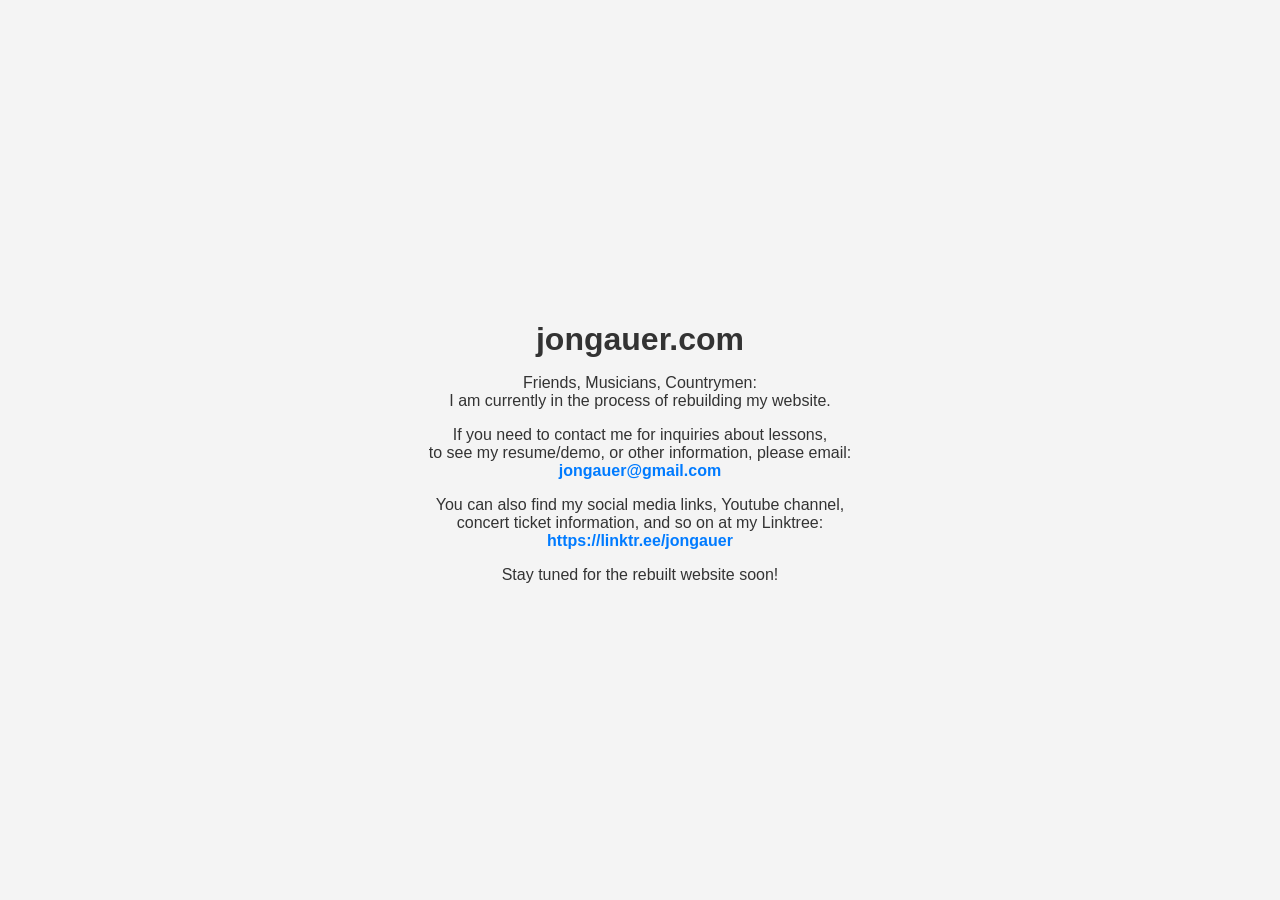
==== index.html @ 5875bb4c "Rename placeholder.html to index.html" ====
<!DOCTYPE html>
<html lang="en">
<head>
    <meta charset="UTF-8">
    <meta name="viewport" content="width=device-width, initial-scale=1.0">
    <title>Jon Gauer | Musician & Teacher</title>
    <style>
        body {
            font-family: 'Helvetica', sans-serif;
            display: flex;
            justify-content: center;
            align-items: center;
            height: 100vh;
            margin: 0;
            background-color: #f4f4f4;
            color: #333;
            text-align: center;
        }
        .container { padding: 20px; }
        h1 { margin-bottom: 10px; }
        a { color: #007bff; text-decoration: none; font-weight: bold; }
        a:hover { text-decoration: underline; }
    </style>
</head>
<body>
    <div class="container">
        <h1>jongauer.com</h1>
        <p>Friends, Musicians, Countrymen:<br> I am currently in the process of rebuilding my website.</p>
        <p>If you need to contact me for inquiries about lessons, <br> to see my resume/demo, or other information, please email:<br>
        <a href="mailto:jongauer@gmail.com">jongauer@gmail.com</a></p>
        <p>You can also find my social media links, Youtube channel,<br> concert ticket information, and so on at my Linktree:<br>
        <a href="https://linktr.ee/jongauer">https://linktr.ee/jongauer</a></p>
        <p>Stay tuned for the rebuilt website soon!</p>
    </div>
</body>
</html>
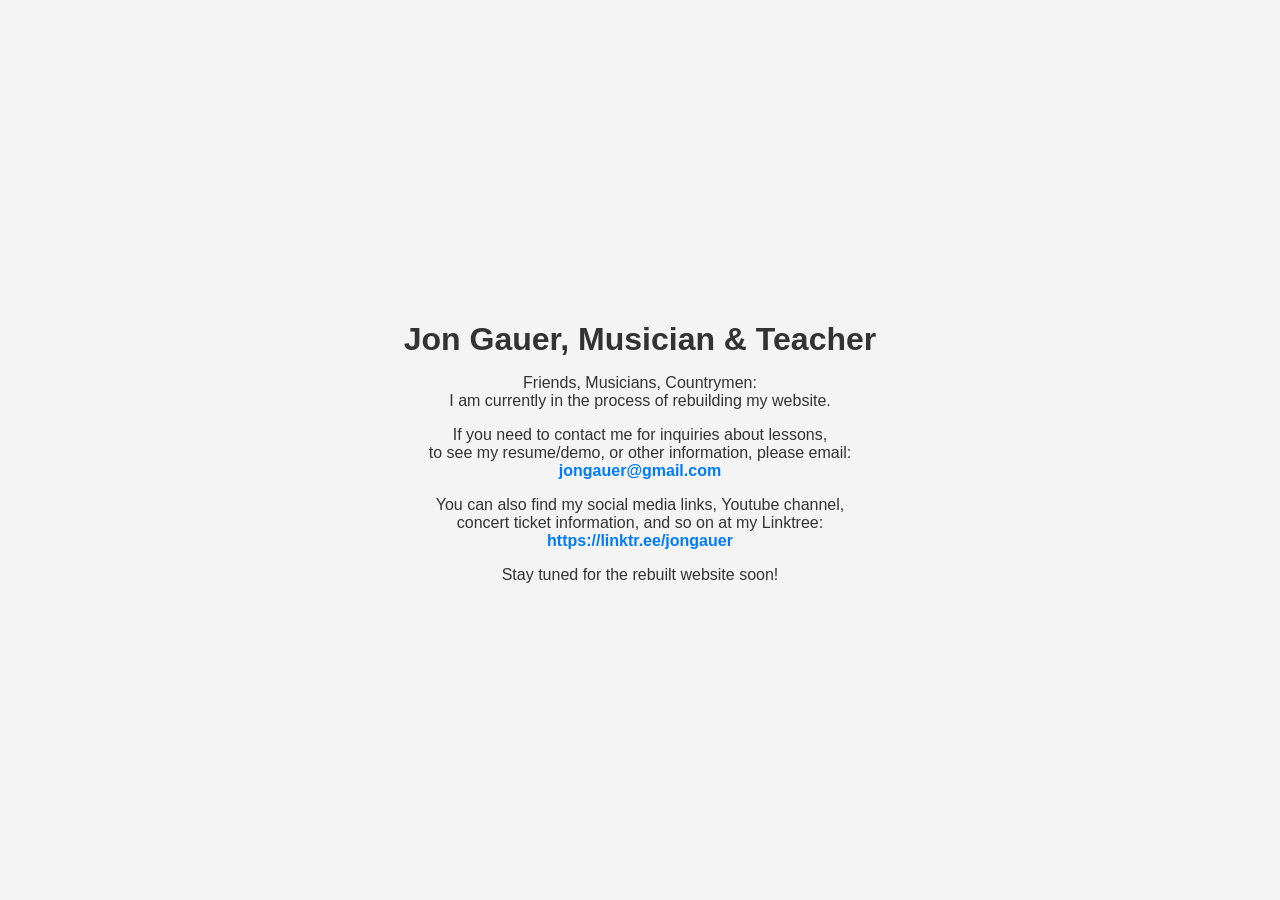
==== commit 6775e7e2: "Update index.html" ====
--- a/index.html
+++ b/index.html
@@ -24,7 +24,7 @@
 </head>
 <body>
     <div class="container">
-        <h1>jongauer.com</h1>
+        <h1>Jon Gauer, Musician & Teacher</h1>
         <p>Friends, Musicians, Countrymen:<br> I am currently in the process of rebuilding my website.</p>
         <p>If you need to contact me for inquiries about lessons, <br> to see my resume/demo, or other information, please email:<br>
         <a href="mailto:jongauer@gmail.com">jongauer@gmail.com</a></p>
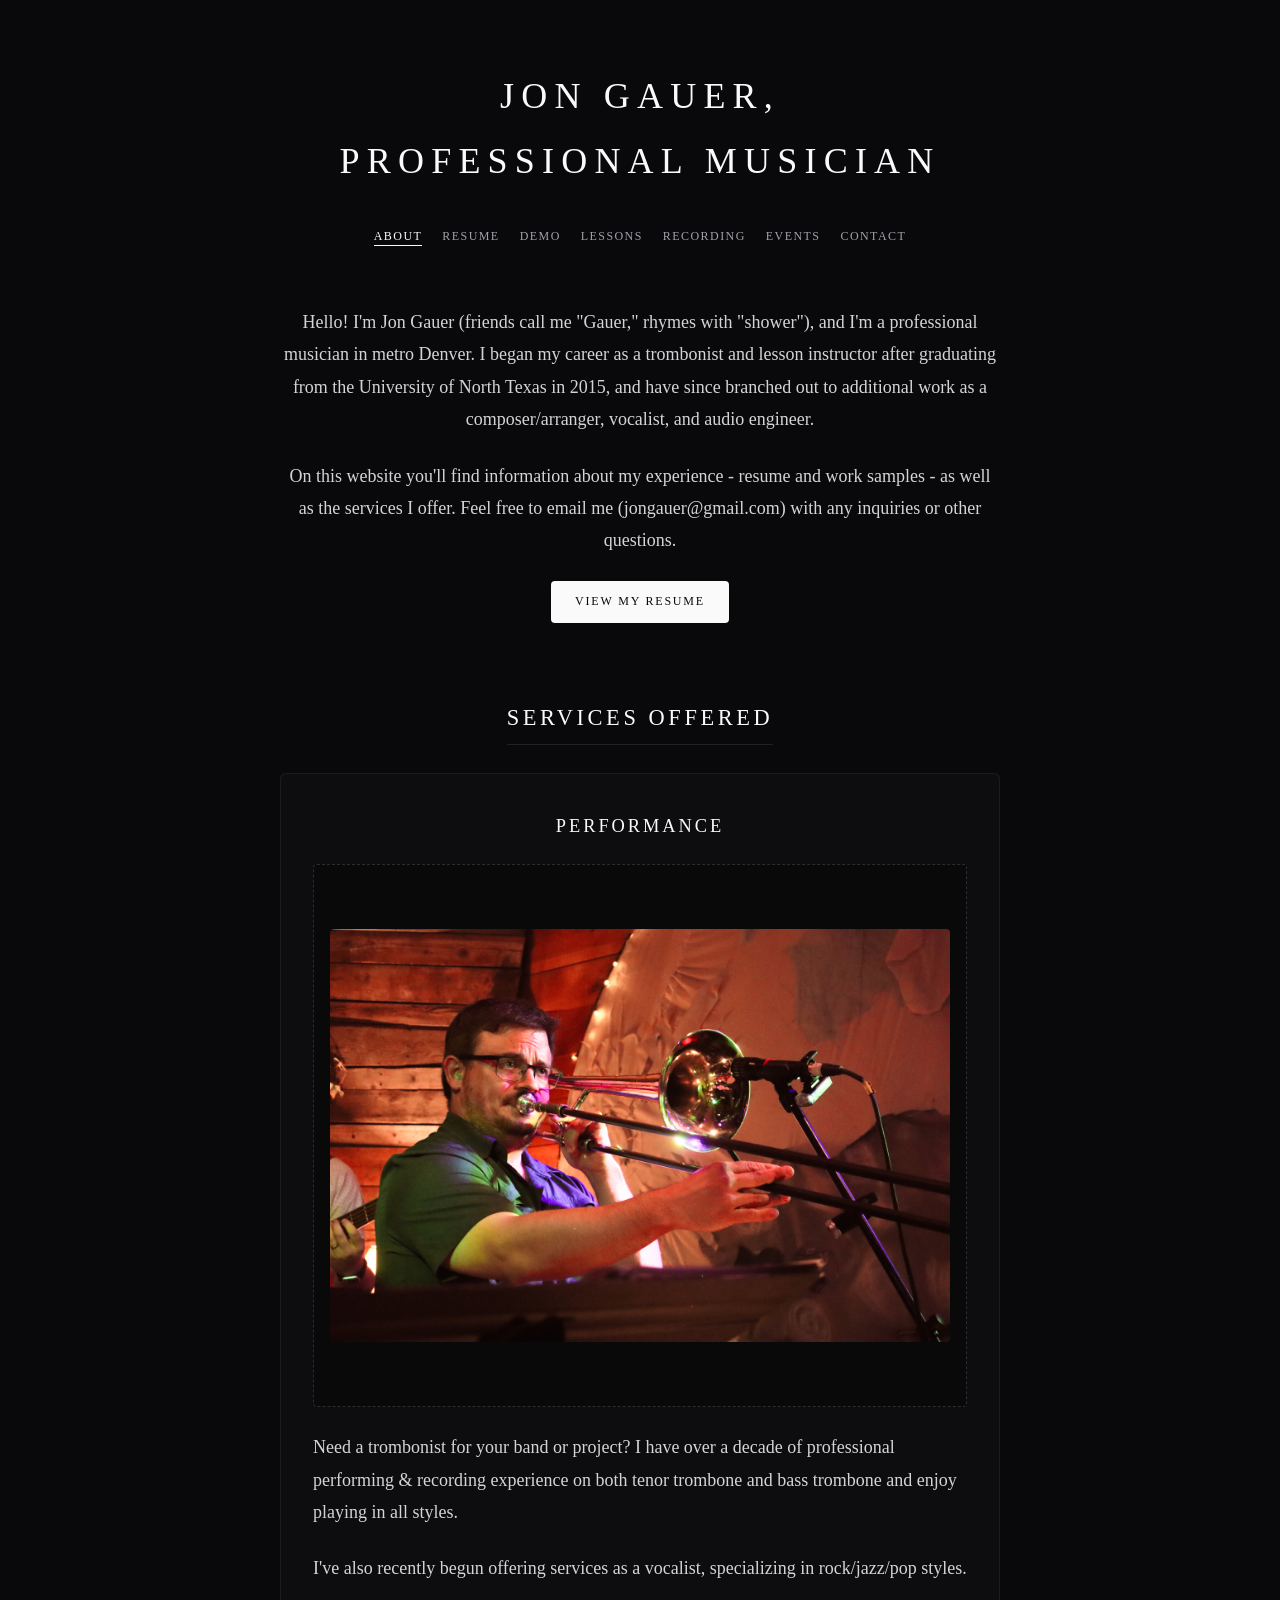
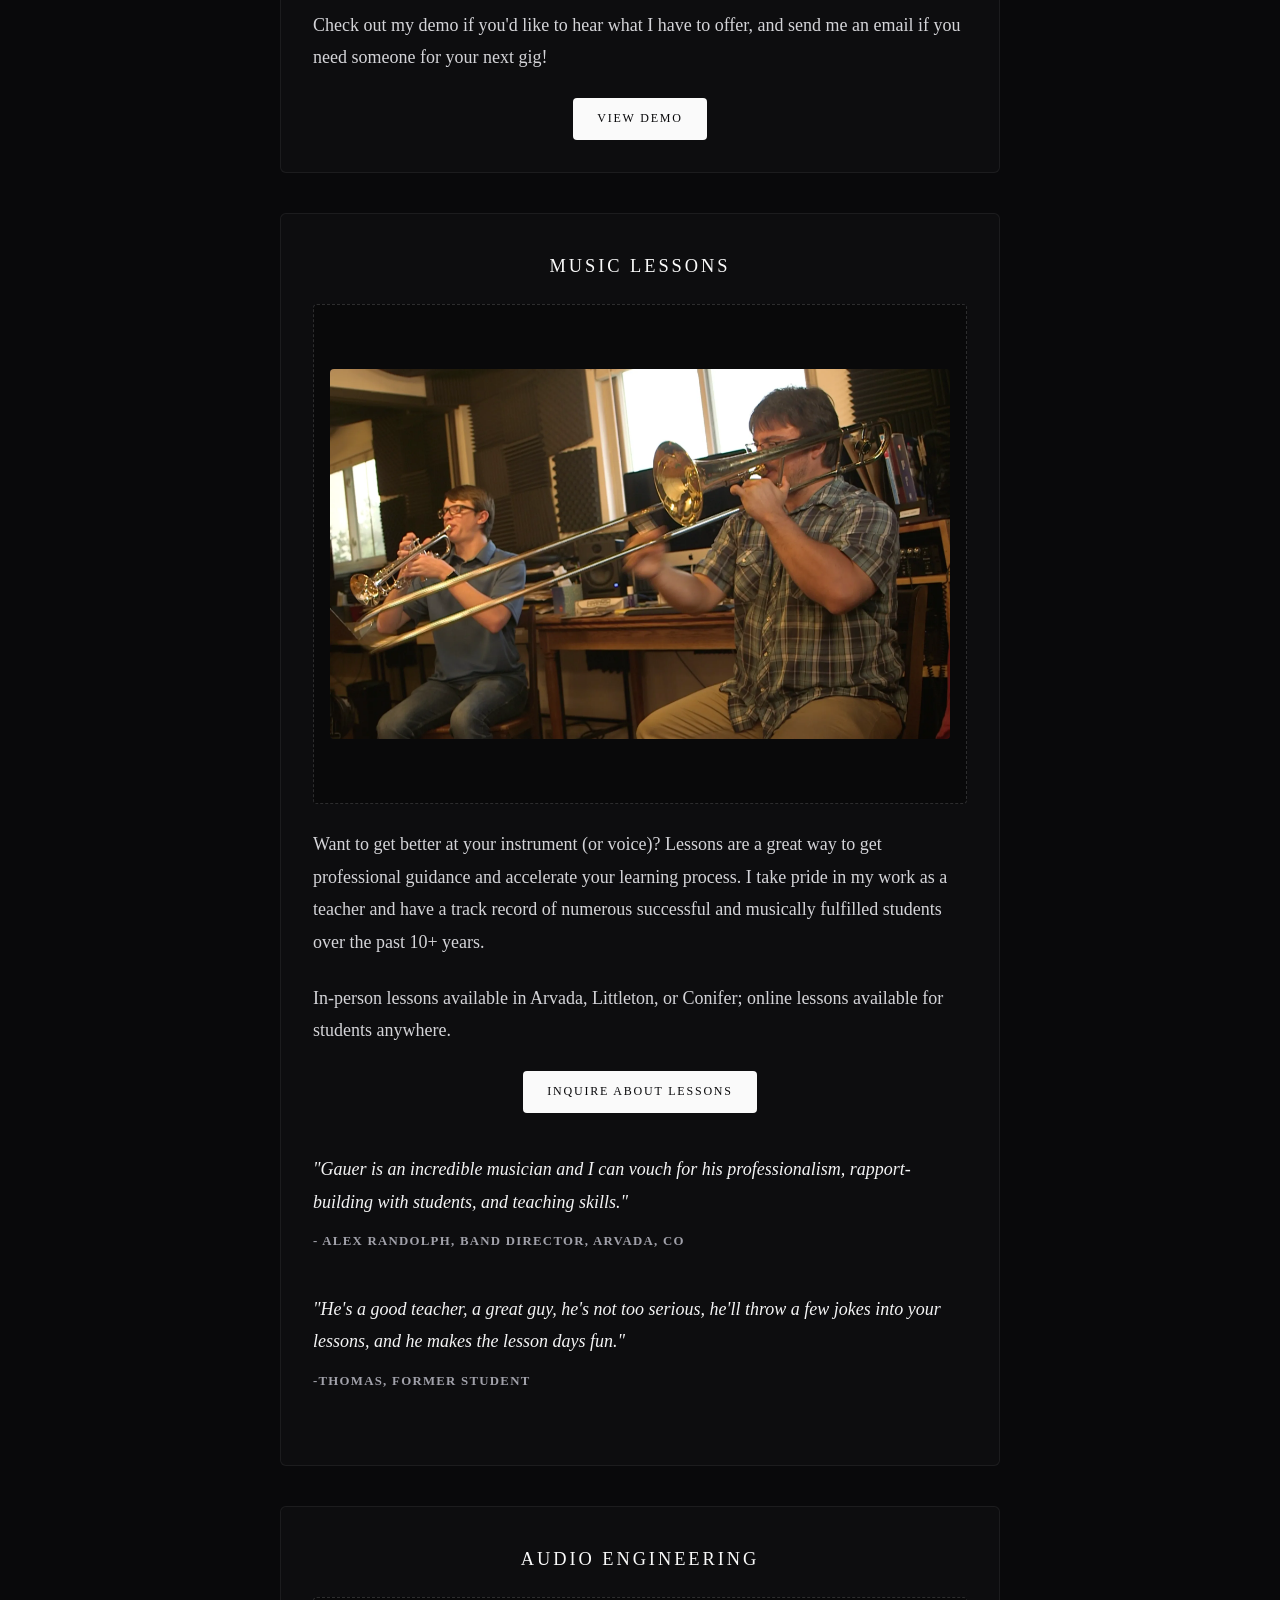
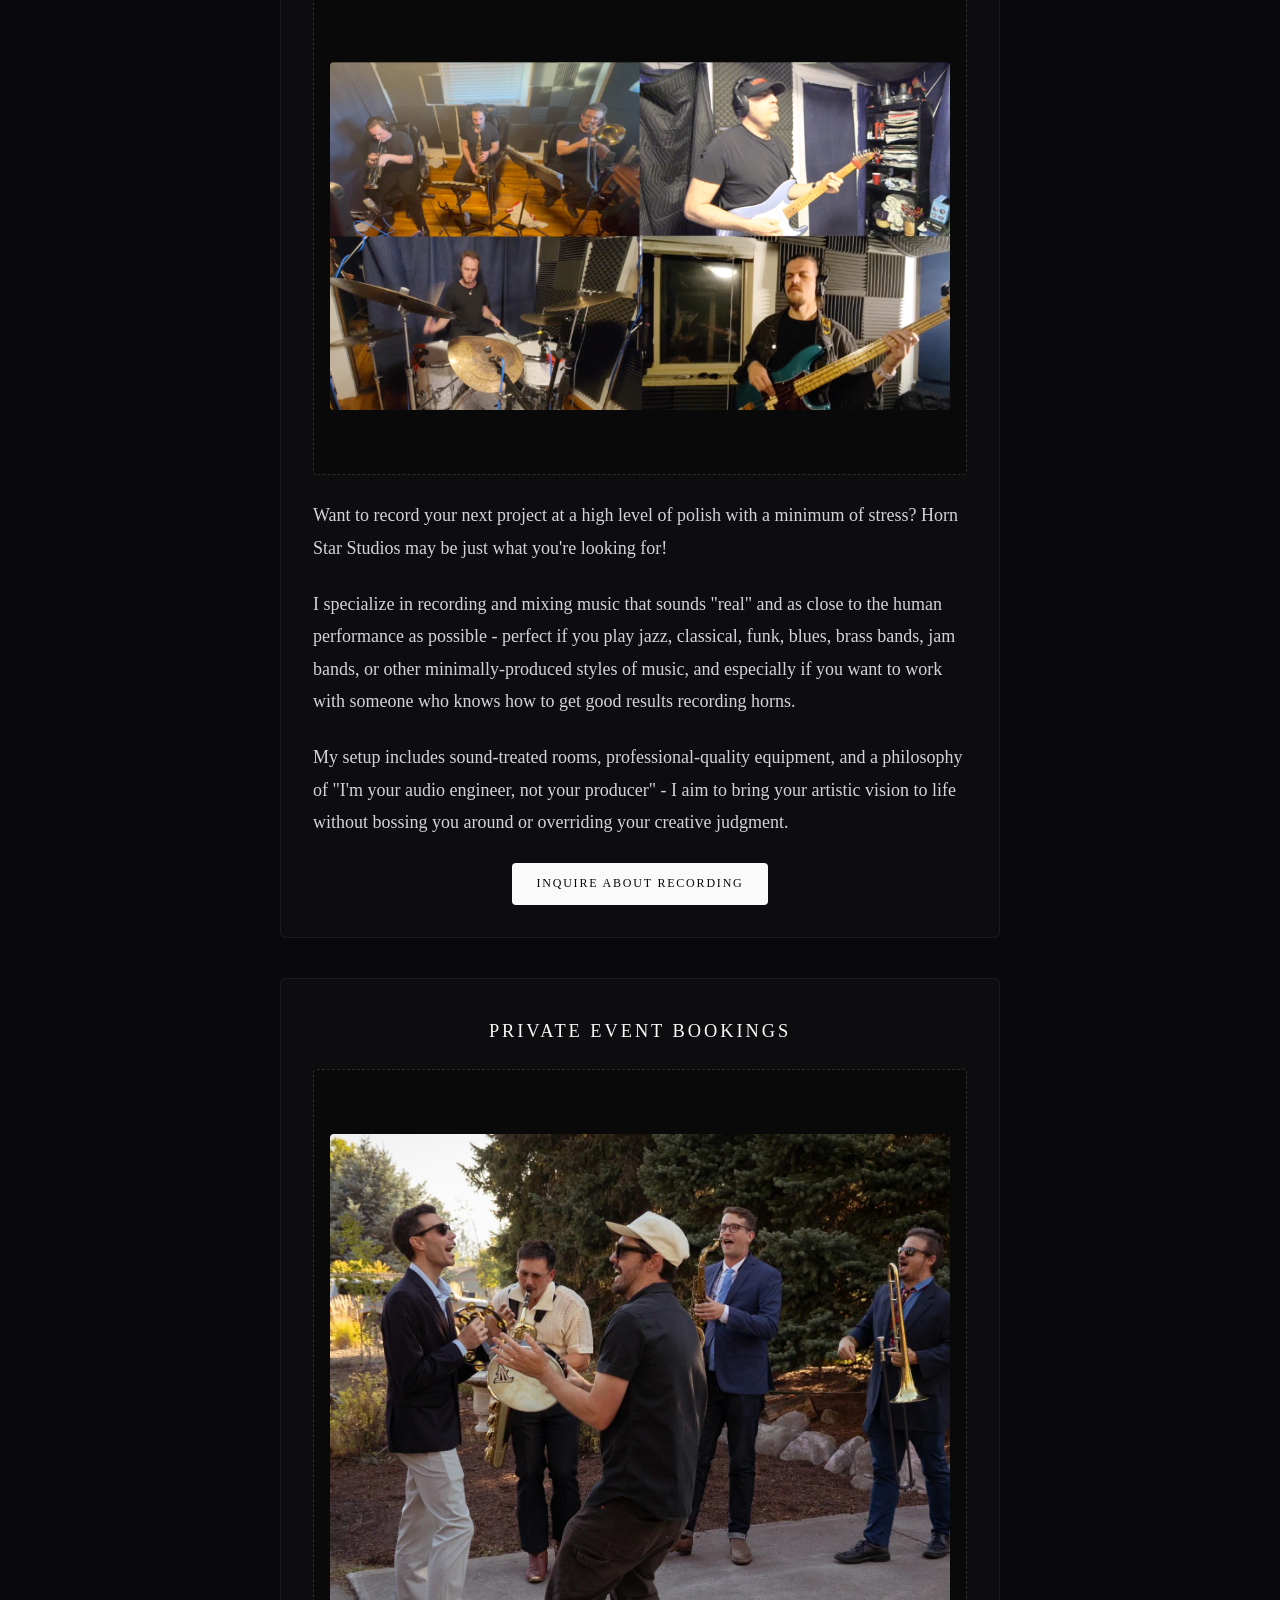
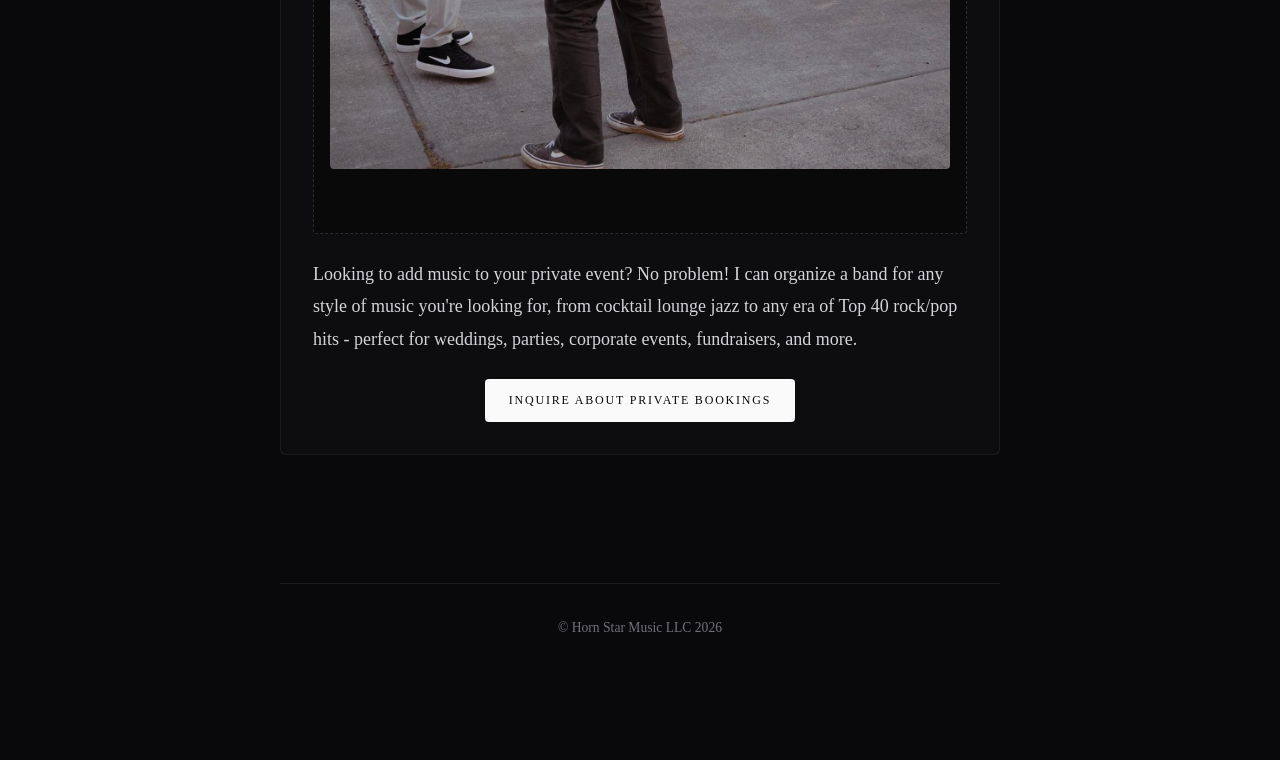
==== commit e3ebde29: "Add files via upload" ====
--- a/index.html
+++ b/index.html
@@ -1,36 +1,125 @@
 <!DOCTYPE html>
 <html lang="en">
+
 <head>
     <meta charset="UTF-8">
     <meta name="viewport" content="width=device-width, initial-scale=1.0">
-    <title>Jon Gauer | Musician & Teacher</title>
-    <style>
-        body {
-            font-family: 'Helvetica', sans-serif;
-            display: flex;
-            justify-content: center;
-            align-items: center;
-            height: 100vh;
-            margin: 0;
-            background-color: #f4f4f4;
-            color: #333;
-            text-align: center;
-        }
-        .container { padding: 20px; }
-        h1 { margin-bottom: 10px; }
-        a { color: #007bff; text-decoration: none; font-weight: bold; }
-        a:hover { text-decoration: underline; }
-    </style>
+    <title>Jon Gauer | Musician, Educator & Studio — Denver, CO</title>
+    <meta name="description"
+        content="Jon Gauer is a Denver-based musician, brass instructor, session recording artist, and live performer serving Metro Denver, Arvada, Littleton, and Conifer.">
+    <meta name="keywords"
+        content="Jon Gauer, Denver musician, brass lessons Denver, trombone teacher Arvada, session musician Colorado, live music booking Denver, recording studio services Littleton, Horn Star Music LLC">
+    <link rel="stylesheet" href="style.css">
 </head>
+
 <body>
-    <div class="container">
-        <h1>Jon Gauer, Musician & Teacher</h1>
-        <p>Friends, Musicians, Countrymen:<br> I am currently in the process of rebuilding my website.</p>
-        <p>If you need to contact me for inquiries about lessons, <br> to see my resume/demo, or other information, please email:<br>
-        <a href="mailto:jongauer@gmail.com">jongauer@gmail.com</a></p>
-        <p>You can also find my social media links, Youtube channel,<br> concert ticket information, and so on at my Linktree:<br>
-        <a href="https://linktr.ee/jongauer">https://linktr.ee/jongauer</a></p>
-        <p>Stay tuned for the rebuilt website soon!</p>
-    </div>
+
+    <header>
+        <nav>
+            <h1>Jon Gauer, <br>Professional Musician</h1>
+            <ul>
+                <li><a href="index.html" class="active">About</a></li>
+                <li><a href="resume.html">Resume</a></li>
+                <li><a href="demo.html">Demo</a></li>
+                <li><a href="lessons.html">Lessons</a></li>
+                <li><a href="recording.html">Recording</a></li>
+                <li><a href="events.html">Events</a></li>
+                <li><a href="contact.html">Contact</a></li>
+            </ul>
+        </nav>
+    </header>
+
+    <main>
+        <!-- Biography & Qualifications -->
+        <section id="bio">
+            <p>Hello! I'm Jon Gauer (friends call me "Gauer," rhymes with "shower"), and I'm a professional musician in
+                metro Denver. I began my career as a trombonist and lesson instructor after graduating from the
+                University of North Texas in 2015, and have since branched out to additional work as a
+                composer/arranger, vocalist, and audio engineer.
+            </p>
+            <p>On this website you'll find information about my experience - resume and work samples - as well as the
+                services I offer. Feel free to email me (jongauer@gmail.com) with any inquiries or other questions.</p>
+            <a href="resume.html" class="button" style="margin-top: 0;">View My Resume</a>
+
+        </section>
+
+        <!-- Services Offered Overview -->
+        <section id="services">
+            <h2>Services Offered</h2>
+
+            <div class="service-card">
+                <h3>Performance</h3>
+                <div class="media-container">
+                    <img src="images/CGTour2026-091.jpg" alt="Photo of Jon Gauer playing the trombone">
+                </div>
+                <p>Need a trombonist for your band or project? I have over a decade of professional performing &
+                    recording experience on both tenor trombone and bass trombone and enjoy playing in all styles.
+                </p>
+                <p>I've also recently begun offering services as a vocalist, specializing in rock/jazz/pop styles.
+                </p>
+                <p>Check out my demo if you'd like to hear what I have to offer, and send me an email if you need
+                    someone for your next gig!
+                </p>
+                <div style="display: flex; justify-content: center; gap: 1rem; flex-wrap: wrap; margin-top: 1.5rem;">
+                    <a href="demo.html" class="button" style="margin-top: 0;">View Demo</a>
+                </div>
+            </div>
+
+            <div class="service-card">
+                <h3>Music Lessons</h3>
+                <div class="media-container">
+                    <img src="images/ryan_lesson.webp" alt="Gauer teaching a trombone lesson">
+                </div>
+                <p>Want to get better at your instrument (or voice)? Lessons are a great way to get professional
+                    guidance and accelerate your learning process. I take pride in my work as a teacher and have a track
+                    record of numerous successful and musically fulfilled students over the past 10+ years.
+                </p>
+                <p>In-person lessons available in Arvada, Littleton, or Conifer; online lessons available for students
+                    anywhere. </p>
+                <a href="lessons.html" class="button">Inquire About Lessons</a>
+                <blockquote>
+                    "Gauer is an incredible musician and I can vouch for his professionalism, rapport-building with
+                    students,
+                    and teaching skills."
+                    <strong>- Alex Randolph, band director, Arvada, CO</strong>
+                    <blockquote>
+                        "He's a good teacher, a great guy, he's not too serious, he'll throw a few jokes into your
+                        lessons, and he makes the lesson days fun."
+                        <strong>-Thomas, former student</strong>
+                    </blockquote>
+
+                </blockquote>
+            </div>
+
+            <div class="service-card">
+                <h3>Audio Engineering</h3>
+                <div class="media-container">
+                    <img src="images/corgi_studio.png" alt="Composite photo of a band in the recording studio">
+                </div>
+                <p>Want to record your next project at a high level of polish with a minimum of stress? Horn Star Studios may be just what you're looking for! </p>
+                <p>I specialize in recording and mixing music that sounds "real" and as close to the human performance as possible - perfect if you play jazz, classical, funk, blues, brass bands, jam bands, or other minimally-produced styles of music, and especially if you want to work with someone who knows how to get good results recording horns.</p>
+                <p>My setup includes sound-treated rooms, professional-quality equipment, and a philosophy of "I'm your audio engineer, not your producer" - I aim to bring your artistic vision to life without bossing you around or overriding your creative judgment.</p>
+                <a href="recording.html" class="button">Inquire about recording</a>
+            </div>
+
+            <div class="service-card">
+                <h3>Private Event Bookings</h3>
+                <div class="media-container">
+                    <img src="images/camsam_wedding_brass_band.png" alt="Brass band performing at a wedding">
+                </div>
+                <p>Looking to add music to your private event? No problem! I can organize a band for any style of music you're looking for, from cocktail lounge jazz to any era of Top 40 rock/pop hits - perfect for weddings, parties, corporate events, fundraisers, and more.</p>
+                <a href="events.html" class="button">Inquire about private bookings</a>
+            </div>
+        </section>
+    </main>
+
+    <footer>
+        <p>&copy; Horn Star Music LLC <span id="current-year"></span></p>
+        <script>
+  document.getElementById("current-year").textContent = new Date().getFullYear();
+</script>
+    </footer>
+
 </body>
-</html>
+
+</html>
--- a/style.css
+++ b/style.css
@@ -0,0 +1,275 @@
+/* ==========================================
+   Modern Editorial Dark Theme - jongauer.com
+   ========================================== */
+
+*, *::before, *::after {
+  box-sizing: border-box;
+}
+
+body {
+  margin: 0;
+  padding: 4rem 1.5rem 6rem 1.5rem;
+  background-color: #09090b;
+  color: #d4d4d8;
+  font-family: Charter, "Bitstream Charter", Cambria, Georgia, serif;
+  font-size: 1.125rem;
+  line-height: 1.8;
+  display: flex;
+  flex-direction: column;
+  align-items: center;
+  min-height: 100vh;
+}
+
+/* Structural Components & Global Centering */
+header, main, footer {
+  width: 100%;
+  max-width: 720px;
+  text-align: center;
+}
+
+main {
+  flex: 1;
+}
+
+section {
+  margin-bottom: 4rem;
+}
+
+/* Header & Navigation */
+header nav h1 {
+  font-family: "Cinzel", "Playfair Display", Georgia, serif;
+  font-size: 2.25rem;
+  font-weight: 500;
+  text-transform: uppercase;
+  letter-spacing: 0.2em;
+  color: #fafafa;
+  margin: 0 0 1.5rem 0;
+}
+
+nav ul {
+  list-style: none;
+  padding: 0;
+  margin: 0 0 3.5rem 0;
+  display: flex;
+  justify-content: center;
+  align-items: center;
+  gap: 0.85rem 1.25rem;
+  flex-wrap: wrap;
+}
+
+nav ul li a {
+  font-family: "Cinzel", "Playfair Display", Georgia, serif;
+  font-size: 0.75rem;
+  text-transform: uppercase;
+  letter-spacing: 0.12em;
+  color: #a1a1aa;
+  text-decoration: none;
+  transition: color 0.2s ease;
+  white-space: nowrap;
+}
+
+nav ul li a:hover,
+nav ul li a.active {
+  color: #fafafa;
+  border-bottom: 1px solid #fafafa;
+  padding-bottom: 2px;
+}
+
+/* Headings */
+h2, h3, h4, h5, h6 {
+  color: #fafafa;
+  font-family: "Cinzel", "Playfair Display", Georgia, serif;
+  font-weight: 500;
+  text-transform: uppercase;
+  letter-spacing: 0.16em;
+  line-height: 1.3;
+}
+
+h2 {
+  font-size: 1.4rem;
+  margin-top: 1rem;
+  margin-bottom: 1rem;
+  border-bottom: 1px solid rgba(255, 255, 255, 0.1);
+  padding-bottom: 0.75rem;
+  display: inline-block;
+}
+
+h3 {
+  font-size: 1.15rem;
+  margin-top: 0;
+  margin-bottom: 1rem;
+}
+
+p {
+  margin-top: 0;
+  margin-bottom: 1.5rem;
+}
+
+/* ==========================================
+   Service Cards & Content Box Styling
+   ========================================== */
+
+.service-card {
+  background-color: rgba(255, 255, 255, 0.02);
+  border: 1px solid rgba(255, 255, 255, 0.06);
+  border-radius: 6px;
+  padding: 2rem;
+  margin: 0.75rem 0 2.5rem 0;
+  text-align: left;
+}
+
+/* More concise margins/padding for the Education box */
+#education .service-card {
+  padding: 1.25rem 2rem;
+  margin: 0.5rem 0 1.5rem 0;
+}
+
+#education .service-card ul {
+  margin: 0.25rem 0;
+}
+
+/* Center all headings inside any content box */
+.service-card h2,
+.service-card h4,
+.service-card h5,
+.service-card h6 {
+  text-align: center;
+  display: block;
+  margin-left: auto;
+  margin-right: auto;
+}
+
+/* Center and constrain sub-heading widths so they wrap evenly on multiple lines */
+.service-card h3 {
+  text-align: center;
+  display: block;
+  max-width: 500px;
+  margin-left: auto;
+  margin-right: auto;
+  margin-top: 2rem;
+  margin-bottom: 1rem;
+  line-height: 1.4;
+}
+
+/* Ensure the very first h3 inside a card has proper spacing */
+.service-card > h3:first-child {
+  margin-top: 0.5rem;
+}
+
+/* Center action buttons inside any content box */
+.service-card .button {
+  display: table;
+  margin-left: auto;
+  margin-right: auto;
+  text-align: center;
+}
+
+/* Resume and service list formatting with concise vertical spacing */
+.service-card ul, 
+.service-card ol {
+  text-align: left;
+  margin: 0.5rem 0;
+  padding-left: 1.5rem;
+  list-style-type: disc;
+}
+
+.service-card li {
+  text-align: left;
+  margin-bottom: 0.25rem;
+  line-height: 1.5;
+}
+
+/* Nested sub-lists styling with slightly increased indent */
+.service-card ul ul {
+  padding-left: 2rem;
+  margin-top: 0.25rem;
+  margin-bottom: 0.25rem;
+}
+
+/* Media Containers */
+.media-container {
+  width: 100%;
+  background-color: rgba(0, 0, 0, 0.3);
+  border: 1px dashed rgba(255, 255, 255, 0.15);
+  border-radius: 4px;
+  padding: 2.5rem 1rem;
+  margin: 1.5rem 0;
+  text-align: center;
+}
+
+.media-placeholder {
+  margin: 0;
+  font-size: 0.9rem;
+  color: #71717a;
+  font-family: monospace;
+}
+
+/* Responsive Media Embeds (YouTube, Vimeo, Images) */
+img, video, iframe {
+  max-width: 100%;
+  height: auto;
+  display: block;
+  margin: 1.5rem auto;
+  border-radius: 4px;
+}
+
+/* Testimonials / Blockquotes */
+blockquote {
+  margin: 2.5rem 0;
+  font-style: italic;
+  color: #f4f4f5;
+  line-height: 1.8;
+}
+
+blockquote strong {
+  display: block;
+  font-style: normal;
+  font-family: "Cinzel", "Playfair Display", Georgia, serif;
+  font-size: 0.8rem;
+  text-transform: uppercase;
+  letter-spacing: 0.1em;
+  color: #a1a1aa;
+  margin-top: 0.75rem;
+}
+
+/* Links & Buttons */
+a {
+  color: #f4f4f5;
+  text-decoration: underline;
+  text-underline-offset: 6px;
+  text-decoration-thickness: 1px;
+  transition: opacity 0.2s ease;
+}
+
+a:hover {
+  opacity: 0.7;
+}
+
+.button {
+  display: inline-block;
+  background-color: #fafafa;
+  color: #09090b;
+  padding: 0.65rem 1.5rem;
+  border-radius: 4px;
+  text-decoration: none;
+  font-family: "Cinzel", "Playfair Display", Georgia, serif;
+  font-size: 0.75rem;
+  text-transform: uppercase;
+  letter-spacing: 0.15em;
+  margin-top: 0.5rem;
+  transition: background-color 0.2s ease;
+}
+
+.button:hover {
+  background-color: #d4d4d8;
+  opacity: 1;
+}
+
+/* Footer */
+footer {
+  font-size: 0.85rem;
+  color: #71717a;
+  border-top: 1px solid rgba(255, 255, 255, 0.08);
+  padding-top: 2rem;
+  margin-top: 4rem;
+}
